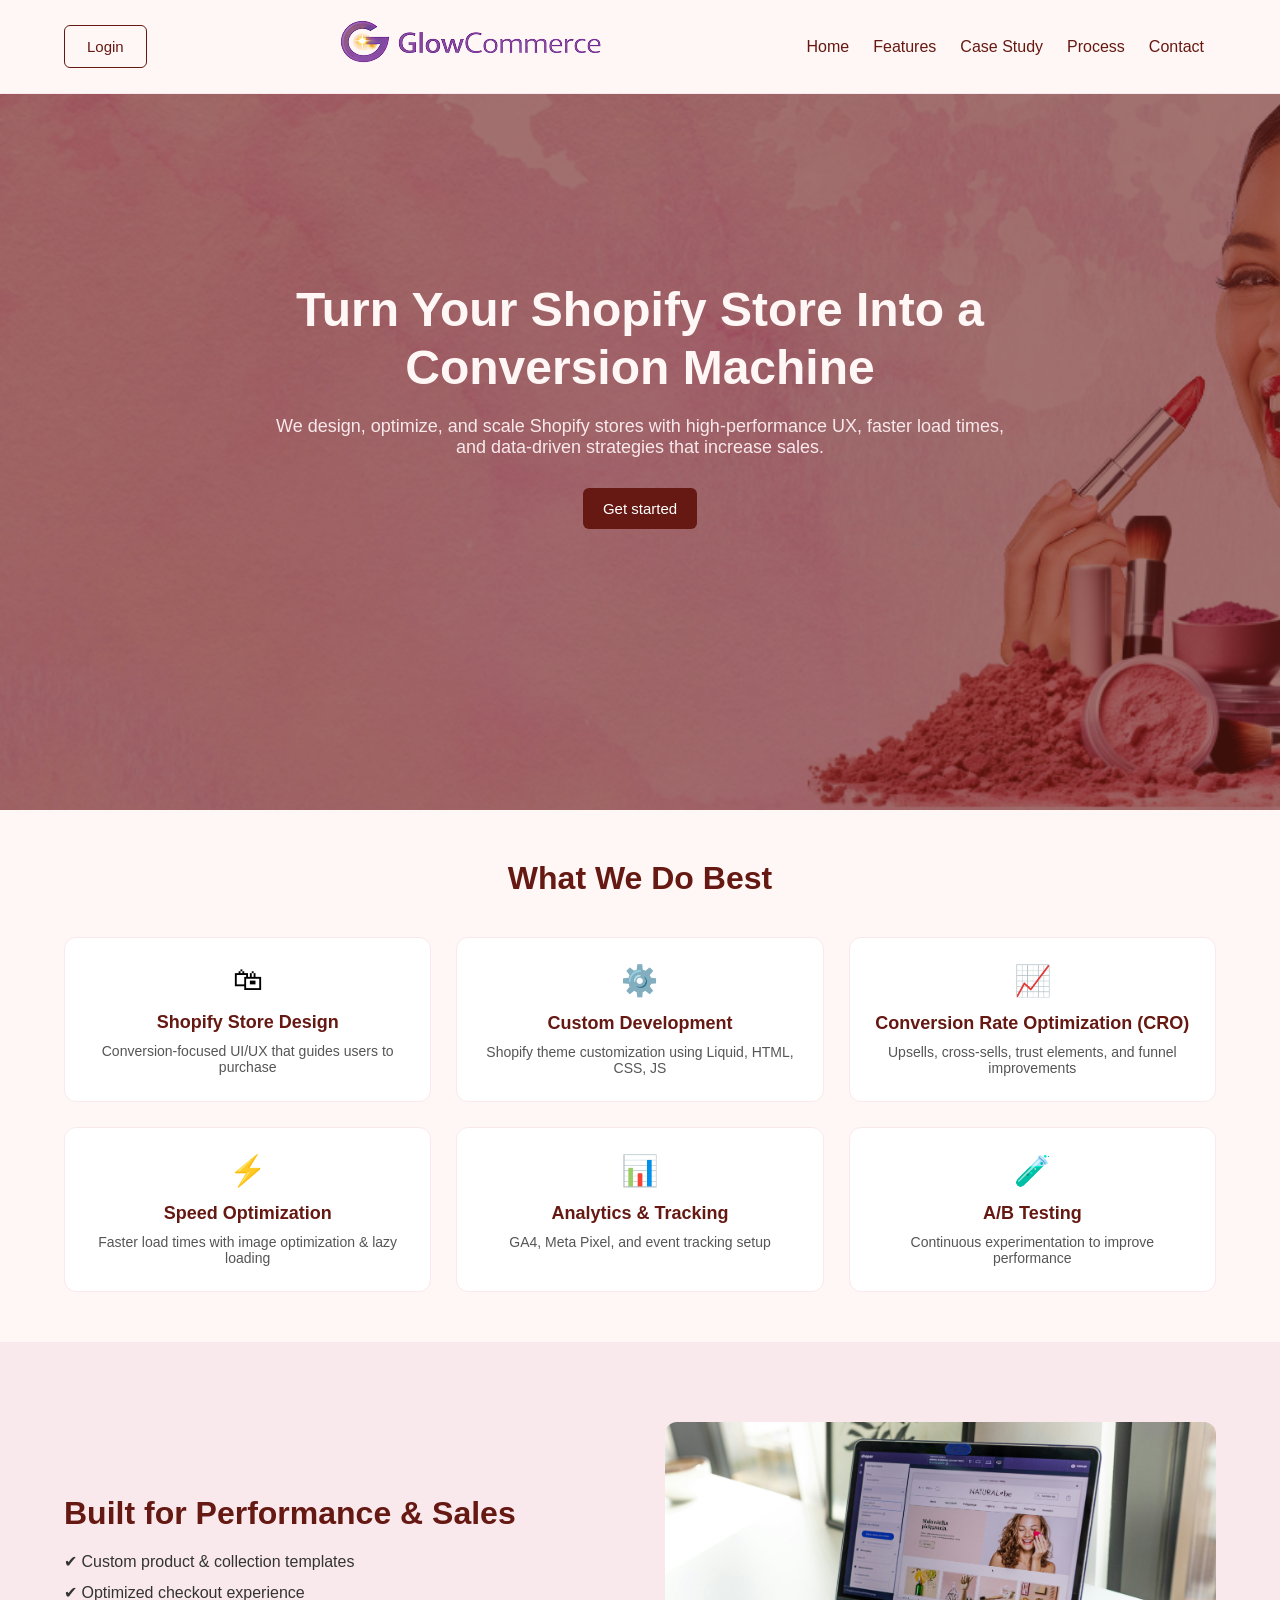
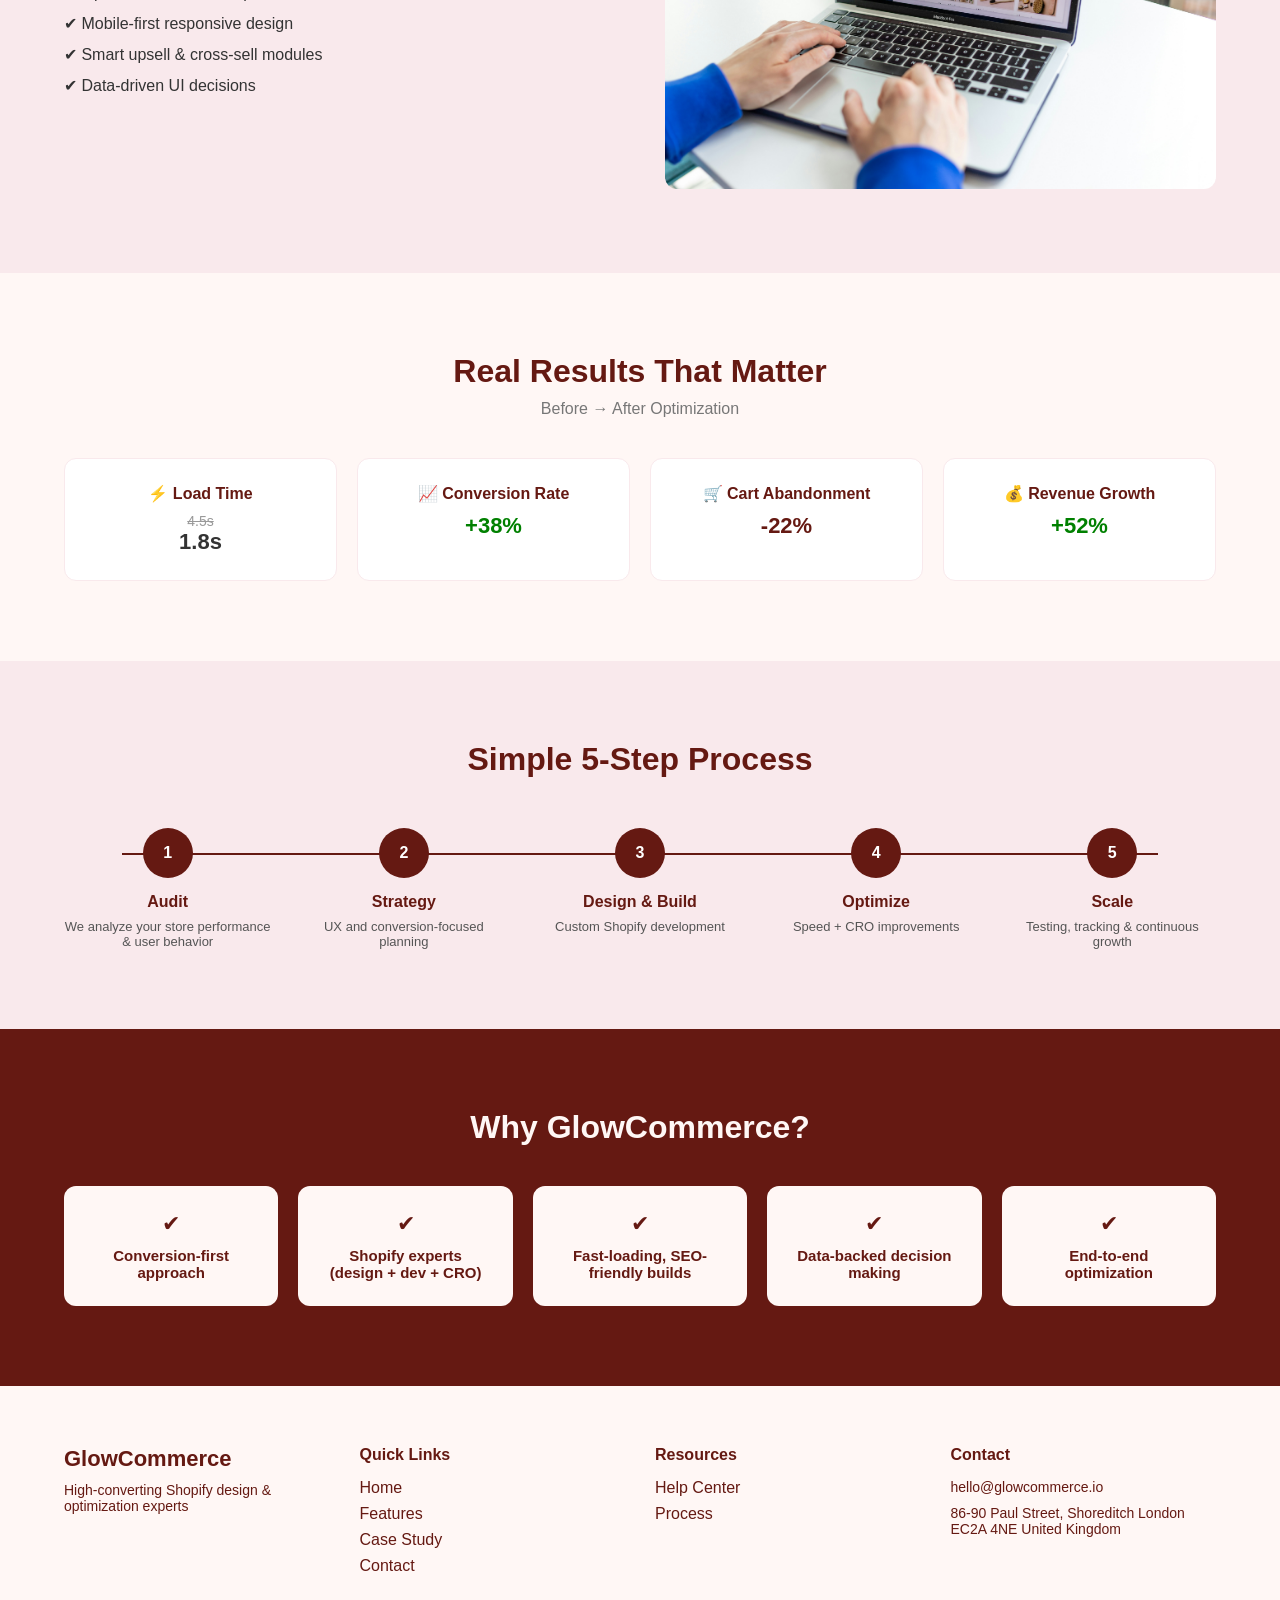
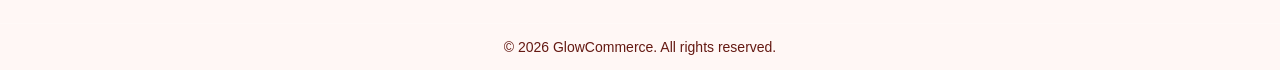
==== index.html @ 7c8798d1 "Add files via upload Initial commit" ====
<!DOCTYPE html>
<html lang="en">

<head>
    <meta charset="UTF-8">
    <meta name="viewport" content="width=device-width, initial-scale=1.0">
    <title>GlowCommerce – High-Converting Shopify Store Build & Optimization</title>
    <link rel="stylesheet" href="style.css">
    <script src="https://cdnjs.cloudflare.com/ajax/libs/jquery/3.7.1/jquery.min.js"></script>
</head>

<body>
    <header class="header">
        <div class="container">
            <div class="header-wapper">
                <div class="cta desktop-cta">
                    <a href="login.html" class="btn outline">Login</a>
                    <!-- <a href="#" class="btn solid">Book Demo</a> -->
                </div>
                <!-- Logo -->
                <div class="logo"><a href="/"><img src="images/logo.png" alt=""></a></div>
                <div class="menu-toggle" id="menuToggle">
                    ☰
                </div>
                <!-- Menu -->
                <nav class="nav" id="navMenu">
                    <a href="/">Home</a>
                    <a href="#feature">Features</a>
                    <a href="#case-study">Case Study</a>
                    <a href="#process">Process</a>
                    <a href="contact.html">Contact</a>
                    <div class="mobile-cta">
                        <a href="#" class="btn outline">Login</a>
                        <!-- <a href="#" class="btn solid">Book Demo</a> -->
                    </div>
                </nav>
            </div>
        </div>
    </header>
    <section class="hero">
        <div class="hero-overlay"></div>

        <div class="hero-content">
            <h1>Turn Your Shopify Store Into a Conversion Machine</h1>

            <p>
                We design, optimize, and scale Shopify stores with high-performance UX,
                faster load times, and data-driven strategies that increase sales.
            </p>

            <div class="hero-buttons">
                <a href="login.html" class="btn primary">Get started</a>
                <!-- <a href="#" class="btn secondary">View Case Study</a> -->
            </div>
        </div>
    </section>
    <section class="services" id="services">
        <div class="container">

            <h2>What We Do Best</h2>

            <div class="service-grid">

                <div class="service-card">
                    <div class="icon">🛍</div>
                    <h3>Shopify Store Design</h3>
                    <p>Conversion-focused UI/UX that guides users to purchase</p>
                </div>

                <div class="service-card">
                    <div class="icon">⚙️</div>
                    <h3>Custom Development</h3>
                    <p>Shopify theme customization using Liquid, HTML, CSS, JS</p>
                </div>

                <div class="service-card">
                    <div class="icon">📈</div>
                    <h3>Conversion Rate Optimization (CRO)</h3>
                    <p>Upsells, cross-sells, trust elements, and funnel improvements</p>
                </div>

                <div class="service-card">
                    <div class="icon">⚡</div>
                    <h3>Speed Optimization</h3>
                    <p>Faster load times with image optimization & lazy loading</p>
                </div>

                <div class="service-card">
                    <div class="icon">📊</div>
                    <h3>Analytics & Tracking</h3>
                    <p>GA4, Meta Pixel, and event tracking setup</p>
                </div>

                <div class="service-card">
                    <div class="icon">🧪</div>
                    <h3>A/B Testing</h3>
                    <p>Continuous experimentation to improve performance</p>
                </div>

            </div>

        </div>
    </section>
    <section class="feature-highlight" id="feature">
        <div class="container feature-wrapper">

            <!-- Left Content -->
            <div class="feature-content">
                <h2>Built for Performance & Sales</h2>

                <ul>
                    <li>✔ Custom product & collection templates</li>
                    <li>✔ Optimized checkout experience</li>
                    <li>✔ Mobile-first responsive design</li>
                    <li>✔ Smart upsell & cross-sell modules</li>
                    <li>✔ Data-driven UI decisions</li>
                </ul>
            </div>

            <!-- Right Image -->
            <div class="feature-image">
                <img src="images/feature-image.jpg" alt="Shopify Features">
            </div>

        </div>
    </section>
    <section class="case-study" id="case-study">
        <div class="container">

            <h2>Real Results That Matter</h2>
            <p class="subtitle">Before → After Optimization</p>

            <div class="stats-grid">

                <div class="stat-card">
                    <h3>⚡ Load Time</h3>
                    <p class="before">4.5s</p>
                    <p class="after">1.8s</p>
                </div>

                <div class="stat-card">
                    <h3>📈 Conversion Rate</h3>
                    <p class="after highlight">+38%</p>
                </div>

                <div class="stat-card">
                    <h3>🛒 Cart Abandonment</h3>
                    <p class="after negative">-22%</p>
                </div>

                <div class="stat-card">
                    <h3>💰 Revenue Growth</h3>
                    <p class="after highlight">+52%</p>
                </div>

            </div>
        </div>
    </section>
    <section class="process" id="process">
        <div class="container">

            <h2>Simple 5-Step Process</h2>

            <div class="process-steps">

                <div class="step">
                    <div class="circle">1</div>
                    <h3>Audit</h3>
                    <p>We analyze your store performance & user behavior</p>
                </div>

                <div class="step">
                    <div class="circle">2</div>
                    <h3>Strategy</h3>
                    <p>UX and conversion-focused planning</p>
                </div>

                <div class="step">
                    <div class="circle">3</div>
                    <h3>Design & Build</h3>
                    <p>Custom Shopify development</p>
                </div>

                <div class="step">
                    <div class="circle">4</div>
                    <h3>Optimize</h3>
                    <p>Speed + CRO improvements</p>
                </div>

                <div class="step">
                    <div class="circle">5</div>
                    <h3>Scale</h3>
                    <p>Testing, tracking & continuous growth</p>
                </div>

            </div>

        </div>
    </section>
    <section class="why-us">
        <div class="container">

            <h2>Why GlowCommerce?</h2>

            <div class="why-grid">

                <div class="why-card">
                    <div class="icon">✔</div>
                    <h3>Conversion-first approach</h3>
                </div>

                <div class="why-card">
                    <div class="icon">✔</div>
                    <h3>Shopify experts (design + dev + CRO)</h3>
                </div>

                <div class="why-card">
                    <div class="icon">✔</div>
                    <h3>Fast-loading, SEO-friendly builds</h3>
                </div>

                <div class="why-card">
                    <div class="icon">✔</div>
                    <h3>Data-backed decision making</h3>
                </div>

                <div class="why-card">
                    <div class="icon">✔</div>
                    <h3>End-to-end optimization</h3>
                </div>

            </div>

        </div>
    </section>
    <footer class="footer">
        <div class="container footer-wrapper">

            <!-- Brand -->
            <div class="footer-col">
                <h2 class="logo">GlowCommerce</h2>
                <p>High-converting Shopify design & optimization experts</p>
            </div>

            <!-- Quick Links -->
            <div class="footer-col">
                <h3>Quick Links</h3>
                <ul>
                    <li><a href="/">Home</a></li>
                    <li><a href="#feature">Features</a></li>
                    <li><a href="#case-study">Case Study</a></li>
                    <li><a href="contact.html">Contact</a></li>
                </ul>
            </div>

            <!-- Resources -->
            <div class="footer-col">
                <h3>Resources</h3>
                <ul>
                    <li><a href="contact.html">Help Center</a></li>
                    <li><a href="#process">Process</a></li>
                    <!-- <li><a href="#">Terms of Service</a></li> -->
                </ul>
            </div>

            <!-- Contact -->
            <div class="footer-col">
                <h3>Contact</h3>
                <p>hello@glowcommerce.io</p>
                <p style="margin-top: 10px;">86-90 Paul Street, Shoreditch
                    London EC2A 4NE
                    United Kingdom</p>
            </div>

        </div>

        <!-- Bottom Bar -->
        <div class="footer-bottom">
            <p>© 2026 GlowCommerce. All rights reserved.</p>
        </div>
    </footer>
    <script src="script.js"></script>
</body>

</html>
---- style.css ----
* {
    margin: 0;
    padding: 0;
    box-sizing: border-box;
    font-family: sans-serif;
}

.header {
    background: #FFF7F5;
    padding: 15px 0;
    border-bottom: 1px solid #F9E9EC;
    position: fixed;
    width: 100%;
    z-index: 11;
}

.container {
    width: 90%;
    max-width: 1200px;
    margin: auto;

}

.header-wapper {
    display: flex;
    align-items: center;
    justify-content: space-between;
}

/* Logo */
.logo {
    font-size: 22px;
    font-weight: 700;
    color: #651912;
}

/* Nav */
.nav {
    display: flex;
    align-items: center;
}

.nav a {
    margin: 0 12px;
    text-decoration: none;
    color: #651912;
}

/* CTA */
.cta {
    display: flex;
    gap: 10px;
}

.btn {
    padding: 8px 16px;
    border-radius: 6px;
    font-size: 14px;
    text-decoration: none;
}

.btn.outline {
    border: 1px solid #651912;
    color: #651912;
}

.btn.solid {
    background: #651912;
    color: #fff;
}

/* Hamburger */
.menu-toggle {
    display: none;
    font-size: 26px;
    cursor: pointer;
    color: #651912;
}

/* Mobile CTA hidden by default */
.mobile-cta {
    display: none;
}

/* ================= MOBILE ================= */
@media (max-width: 768px) {

    .menu-toggle {
        display: block;
    }

    .nav {
        position: absolute;
        top: 70px;
        left: 0;
        width: 100%;
        background: #FFF7F5;
        flex-direction: column;
        align-items: flex-start;
        padding: 20px;
        display: none;
    }

    .nav a {
        margin: 10px 0;
        font-size: 16px;
    }

    .nav.active {
        display: flex;
    }

    /* Hide desktop CTA */
    .desktop-cta {
        display: none;
    }

    /* Show mobile CTA */
    .mobile-cta {
        display: flex;
        flex-direction: column;
        gap: 10px;
        margin-top: 15px;
        width: 100%;
    }

    .mobile-cta .btn {
        text-align: center;
    }
}

/* HERO SECTION */
.hero {
    position: relative;
    height: 90vh;
    background: url('./images/banner.png') no-repeat center/cover;
    display: flex;
    align-items: center;
    justify-content: center;
}

/* Dark overlay for readability */
.hero-overlay {
    position: absolute;
    width: 100%;
    height: 100%;
    background: rgba(101, 25, 18, 0.6);
    /* your theme color overlay */
    top: 0;
    left: 0;
}

/* Content */
.hero-content {
    position: relative;
    text-align: center;
    color: #FFF7F5;
    max-width: 800px;
    padding: 20px;
}

.hero-content h1 {
    font-size: 48px;
    margin-bottom: 20px;
    line-height: 1.2;
}

.hero-content p {
    font-size: 18px;
    margin-bottom: 30px;
    color: #F9E9EC;
}

/* Buttons */
.hero-buttons {
    display: flex;
    gap: 15px;
    justify-content: center;
}

.btn {
    padding: 12px 22px;
    border-radius: 6px;
    text-decoration: none;
    font-size: 15px;
    transition: 0.3s;
}

/* Primary */
.btn.primary {
    background: #FFF7F5;
    color: #651912;
}

.btn.primary:hover {
    background: #F9E9EC;
}

/* Secondary */
.btn.secondary {
    border: 1px solid #FFF7F5;
    color: #FFF7F5;
}

.btn.secondary:hover {
    background: #FFF7F5;
    color: #651912;
}

/* ================= MOBILE ================= */
@media (max-width: 768px) {
    .hero {
        height: 80vh;
    }

    .hero-content h1 {
        font-size: 28px;
    }

    .hero-content p {
        font-size: 14px;
    }

    .hero-buttons {
        flex-direction: column;
    }
}

.services {
    padding: 50px 0;
    background: #FFF7F5;
    text-align: center;
}

.services h2 {
    font-size: 32px;
    color: #651912;
    margin-bottom: 40px;
}

/* Grid */
.service-grid {
    display: grid;
    grid-template-columns: repeat(3, 1fr);
    gap: 25px;
}

/* Card */
.service-card {
    background: #fff;
    padding: 25px;
    border-radius: 12px;
    border: 1px solid #F9E9EC;
    transition: 0.3s;
}

/* Hover Effect */
.service-card:hover {
    transform: translateY(-8px);
    box-shadow: 0 10px 25px rgba(0, 0, 0, 0.08);
}

/* Icon */
.icon {
    font-size: 30px;
    margin-bottom: 15px;
}

/* Title */
.service-card h3 {
    font-size: 18px;
    color: #651912;
    margin-bottom: 10px;
}

/* Text */
.service-card p {
    font-size: 14px;
    color: #555;
}

/* ================= MOBILE ================= */
@media (max-width: 992px) {
    .service-grid {
        grid-template-columns: repeat(2, 1fr);
    }
}

@media (max-width: 600px) {
    .service-grid {
        grid-template-columns: 1fr;
    }
}

.feature-highlight {
    padding: 80px 0;
    background: #F9E9EC;
}

.feature-wrapper {
    display: flex;
    align-items: center;
    gap: 50px;
}

/* Left Content */
.feature-content {
    flex: 1;
}

.feature-content h2 {
    font-size: 32px;
    color: #651912;
    margin-bottom: 20px;
}

.feature-content ul {
    list-style: none;
    margin-bottom: 25px;
}

.feature-content ul li {
    font-size: 16px;
    margin-bottom: 12px;
    color: #333;
}

/* Button */
.btn.primary {
    background: #651912;
    color: #fff;
    padding: 12px 20px;
    border-radius: 6px;
    text-decoration: none;
    transition: 0.3s;
}

.btn.primary:hover {
    background: #4a120d;
}

/* Right Image */
.feature-image {
    flex: 1;
}

.feature-image img {
    width: 100%;
    border-radius: 12px;
}

/* ================= MOBILE ================= */
@media (max-width: 768px) {
    .feature-wrapper {
        flex-direction: column;
        text-align: center;
    }

    .feature-content ul li {
        text-align: left;
    }
}

.case-study {
    padding: 80px 0;
    background: #FFF7F5;
    text-align: center;
}

.case-study h2 {
    font-size: 32px;
    color: #651912;
    margin-bottom: 10px;
}

.subtitle {
    color: #777;
    margin-bottom: 40px;
}

/* Grid */
.stats-grid {
    display: grid;
    grid-template-columns: repeat(4, 1fr);
    gap: 20px;
}

/* Card */
.stat-card {
    background: #fff;
    border: 1px solid #F9E9EC;
    border-radius: 12px;
    padding: 25px;
    transition: 0.3s;
}

.stat-card:hover {
    transform: translateY(-8px);
    box-shadow: 0 10px 25px rgba(0, 0, 0, 0.08);
}

/* Text */
.stat-card h3 {
    font-size: 16px;
    color: #651912;
    margin-bottom: 10px;
}

.before {
    font-size: 14px;
    color: #999;
    text-decoration: line-through;
}

.after {
    font-size: 22px;
    font-weight: bold;
    color: #333;
}

/* Highlights */
.highlight {
    color: green;
}

.negative {
    color: #651912;
}


/* ================= MOBILE ================= */
@media (max-width: 992px) {
    .stats-grid {
        grid-template-columns: repeat(2, 1fr);
    }
}

@media (max-width: 600px) {
    .stats-grid {
        grid-template-columns: 1fr;
    }
}

.process {
    padding: 80px 0;
    background: #F9E9EC;
    text-align: center;
}

.process h2 {
    font-size: 32px;
    color: #651912;
    margin-bottom: 50px;
}

/* Steps Layout */
.process-steps {
    display: flex;
    justify-content: space-between;
    position: relative;
}

/* Line */
.process-steps::before {
    content: "";
    position: absolute;
    top: 25px;
    left: 5%;
    width: 90%;
    height: 2px;
    background: #651912;
    z-index: 0;
}

/* Step */
.step {
    width: 18%;
    position: relative;
    z-index: 1;
}

/* Circle */
.circle {
    width: 50px;
    height: 50px;
    background: #651912;
    color: #fff;
    border-radius: 50%;
    display: flex;
    align-items: center;
    justify-content: center;
    margin: auto;
    font-weight: bold;
    margin-bottom: 15px;
}

/* Text */
.step h3 {
    font-size: 16px;
    color: #651912;
    margin-bottom: 8px;
}

.step p {
    font-size: 13px;
    color: #555;
}

/* Hover */
.step:hover .circle {
    background: #4a120d;
}

/* ================= MOBILE ================= */
@media (max-width: 768px) {

    .process-steps {
        flex-direction: column;
        gap: 30px;
    }

    .process-steps::before {
        display: none;
    }

    .step {
        width: 100%;
    }
}

.why-us {
    padding: 80px 0;
    background: #651912;
    text-align: center;
}

.why-us h2 {
    font-size: 32px;
    color: #FFF7F5;
    margin-bottom: 40px;
}

/* Grid */
.why-grid {
    display: grid;
    grid-template-columns: repeat(5, 1fr);
    gap: 20px;
}

/* Card */
.why-card {
    background: #FFF7F5;
    padding: 25px;
    border-radius: 12px;
    transition: 0.3s;
}

/* Hover */
.why-card:hover {
    transform: translateY(-8px);
    background: #F9E9EC;
}

/* Icon */
.why-card .icon {
    font-size: 22px;
    color: #651912;
    margin-bottom: 10px;
}

/* Text */
.why-card h3 {
    font-size: 15px;
    color: #651912;
}

/* ================= RESPONSIVE ================= */
@media (max-width: 992px) {
    .why-grid {
        grid-template-columns: repeat(2, 1fr);
    }
}

@media (max-width: 600px) {
    .why-grid {
        grid-template-columns: 1fr;
    }
}

.footer {
    background: #FFF7F5;
    color: #651912;
    padding-top: 60px;
}

/* Wrapper */
.footer-wrapper {
    display: grid;
    grid-template-columns: repeat(4, 1fr);
    gap: 30px;
    width: 90%;
    max-width: 1200px;
    margin: auto;
}

/* Logo */
.footer .logo {
    font-size: 22px;
    margin-bottom: 10px;
}

/* Headings */
.footer-col h3 {
    margin-bottom: 15px;
    font-size: 16px;
}

/* Links */
.footer-col ul {
    list-style: none;
}

.footer-col ul li {
    margin-bottom: 8px;

}

.footer-col ul li a {
    color: #651912;
    text-decoration: none;
    transition: 0.3s;
}

.footer-col ul li a:hover {
    color: #4a120d;
}

/* Contact text */
.footer-col p {
    color: #651912;
    font-size: 14px;
}

/* Bottom */
.footer-bottom {
    text-align: center;
    border-top: 1px solid rgba(255, 255, 255, 0.2);
    margin-top: 40px;
    padding: 15px 0;
    font-size: 14px;
}

/* ================= MOBILE ================= */
@media (max-width: 992px) {
    .footer-wrapper {
        grid-template-columns: repeat(2, 1fr);
    }
}

@media (max-width: 600px) {
    .footer-wrapper {
        grid-template-columns: 1fr;
        text-align: center;
    }
}

.auth {
    height: 100vh;
    display: flex;
    justify-content: center;
    align-items: center;
    color: white;
    background: url(./images/banner.png) no-repeat center center/cover;
    position: relative;
}

.auth::before {
    content: "";
    position: absolute;
    inset: 0;
    background: rgba(0, 0, 0, 0.6);
    /* dark overlay */
    z-index: 0;
}

.auth .logo {
    /* background: #ffffff; */
    display: inline-block;
    margin-bottom: 20px;
    border-radius: 10px;
}

/* Box */
.auth-box {
    width: 350px;
    padding: 30px;
    border-radius: 20px;
    background: rgba(255, 255, 255, 0.08);
    backdrop-filter: blur(12px);
    border: 1px solid rgba(255, 255, 255, 0.15);
    text-align: center;
}

/* Toggle */
.auth-toggle {
    display: flex;
    margin-bottom: 20px;
}

.toggle-btn {
    flex: 1;
    padding: 8px;
    border: none;
    cursor: pointer;
    background: transparent;
    color: white;
    border-radius: 20px;
}

.toggle-btn.active {
    background: linear-gradient(135deg, #4a120d, #651912);
}

/* Forms */
.auth-form {
    display: none;
}

.auth-form.active {
    display: block;
}

/* Inputs */
.auth-form input {
    width: 100%;
    padding: 10px;
    margin-top: 12px;
    border-radius: 8px;
    border: none;
    outline: none;
}

/* Button */
.auth-form button {
    margin-top: 15px;
    padding: 10px;
    border-radius: 20px;
    border: none;
    background: linear-gradient(135deg, #4a120d, #651912);
    color: white;
    cursor: pointer;
}

/* Success */
.success-msg {
    display: none;
    margin-top: 15px;
    color: #4ade80;
}

@keyframes shake {

    0%,
    100% {
        transform: translateX(0);
    }

    25% {
        transform: translateX(-5px);
    }

    75% {
        transform: translateX(5px);
    }
}

.auth-box.shake {
    animation: shake 0.3s;
}

.error-msg {
    display: none;
    margin-top: 10px;
    color: #f87171;
    font-size: 13px;
}

.success-msg {
    display: none;
    margin-top: 15px;
    color: #4ade80;
}

.contact {
    padding: 100px 20px;
    color: white;
    background: #4a120d;
    text-align: center;
    padding-bottom: 20px;
}

/* Header */
.contact-header h1 {
    font-size: 36px;
    margin-bottom: 10px;
}

.contact-header p {
    opacity: 0.7;
    margin-bottom: 50px;
}

/* Layout */
.contact-container {
    max-width: 1100px;
    margin: auto;
    display: flex;
    gap: 40px;
    align-items: stretch;
}

/* Form */
.contact-form {
    flex: 1;
    padding: 30px;
    border-radius: 20px;

    background: rgba(255, 255, 255, 0.333);
    backdrop-filter: blur(12px);
    border: 1px solid rgba(255, 255, 255, 0.15);
    text-align: left;
}

/* Inputs */
.contact-form input,
.contact-form textarea {
    width: 100%;
    padding: 10px;
    margin-top: 12px;
    border-radius: 8px;
    border: none;
    outline: none;
}

/* Button */
.contact-form button {
    margin-top: 15px;
    padding: 12px;
    border-radius: 25px;
    border: none;
    background: linear-gradient(135deg, #4a120d, #651912);
    color: white;
    cursor: pointer;
}

/* Success */
.success-msg {
    display: none;
    margin-top: 10px;
    color: #4ade80;
}

/* Info */
.contact-info {
    flex: 1;
    display: flex;
    flex-direction: column;
    gap: 20px;
}

/* Info Cards */
.info-card {
    padding: 20px;
    border-radius: 16px;

    background: rgba(255, 255, 255, 0.08);
    backdrop-filter: blur(12px);

    border: 1px solid rgba(255, 255, 255, 0.15);
    text-align: left;
}

.info-card i {
    font-size: 20px;
    margin-bottom: 8px;
    color: #60a5fa;
}

@media (max-width: 900px) {
    .contact-container {
        flex-direction: column;
    }
}
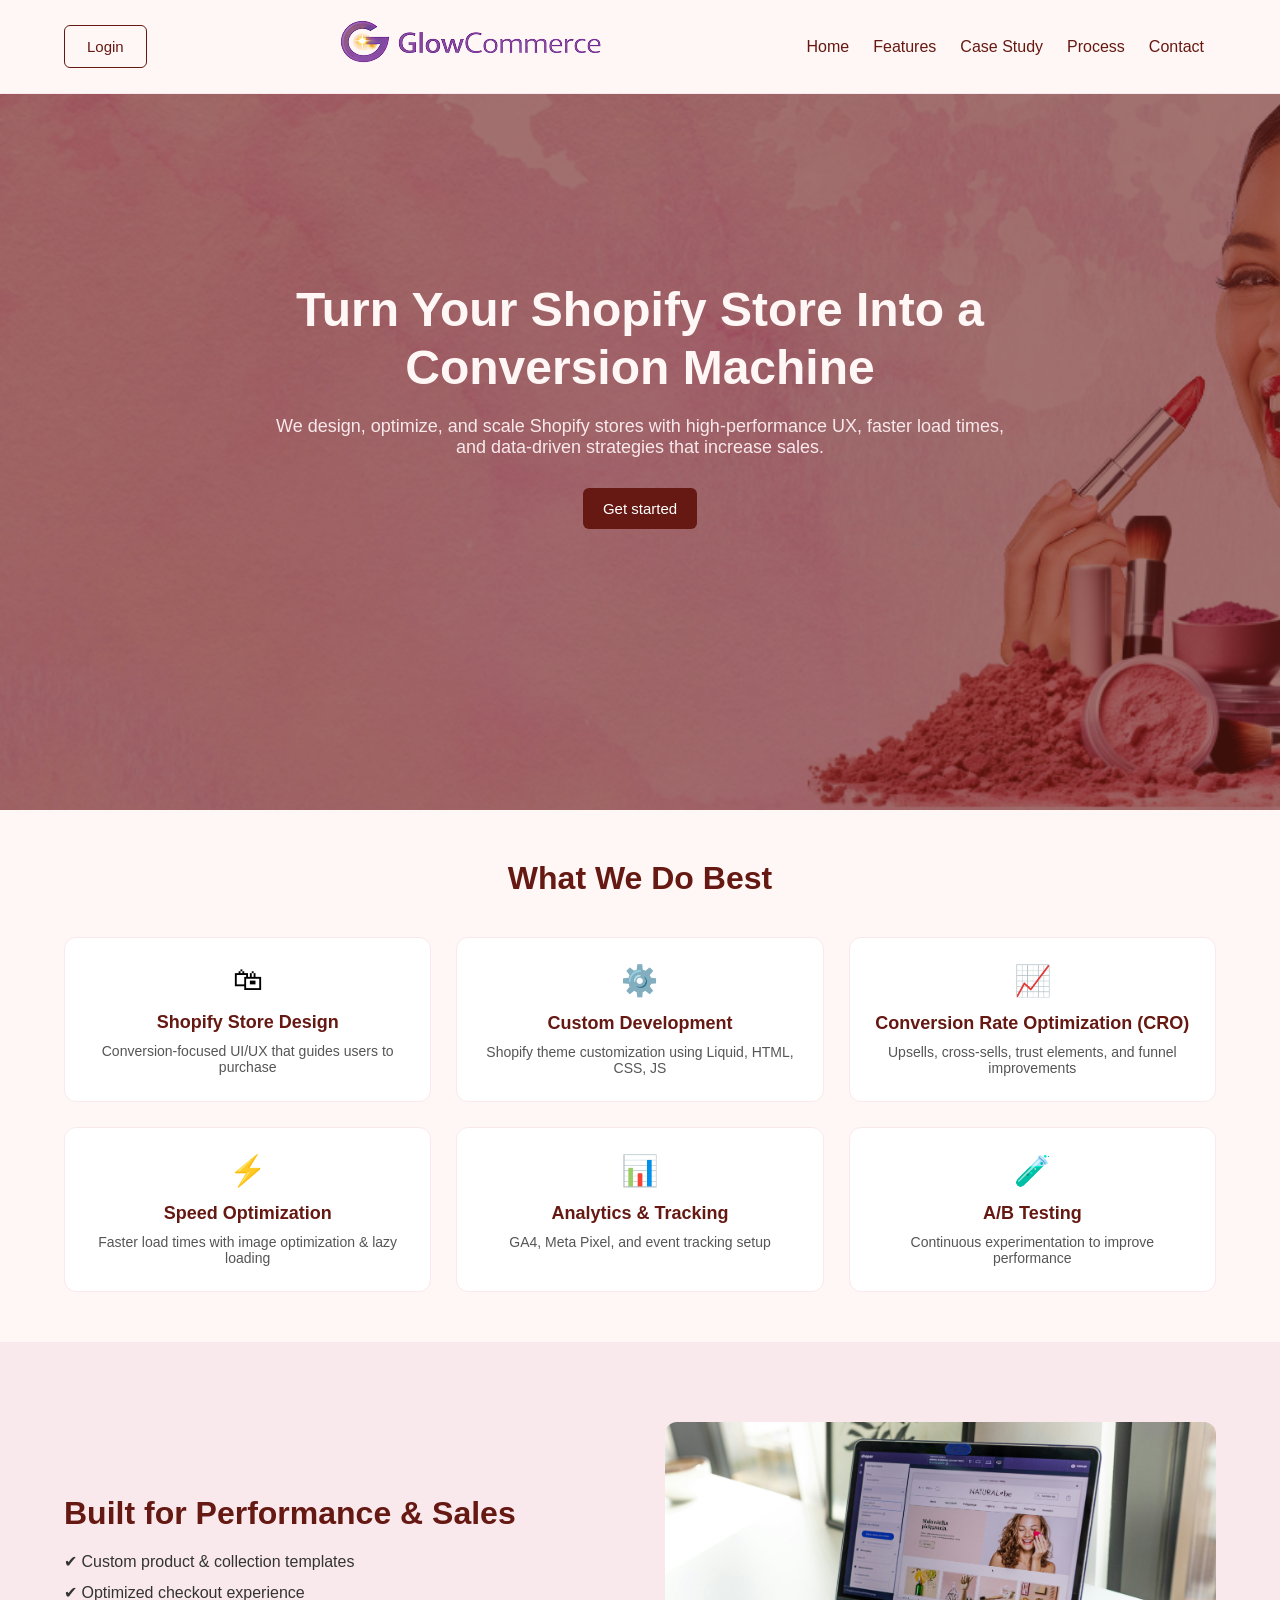
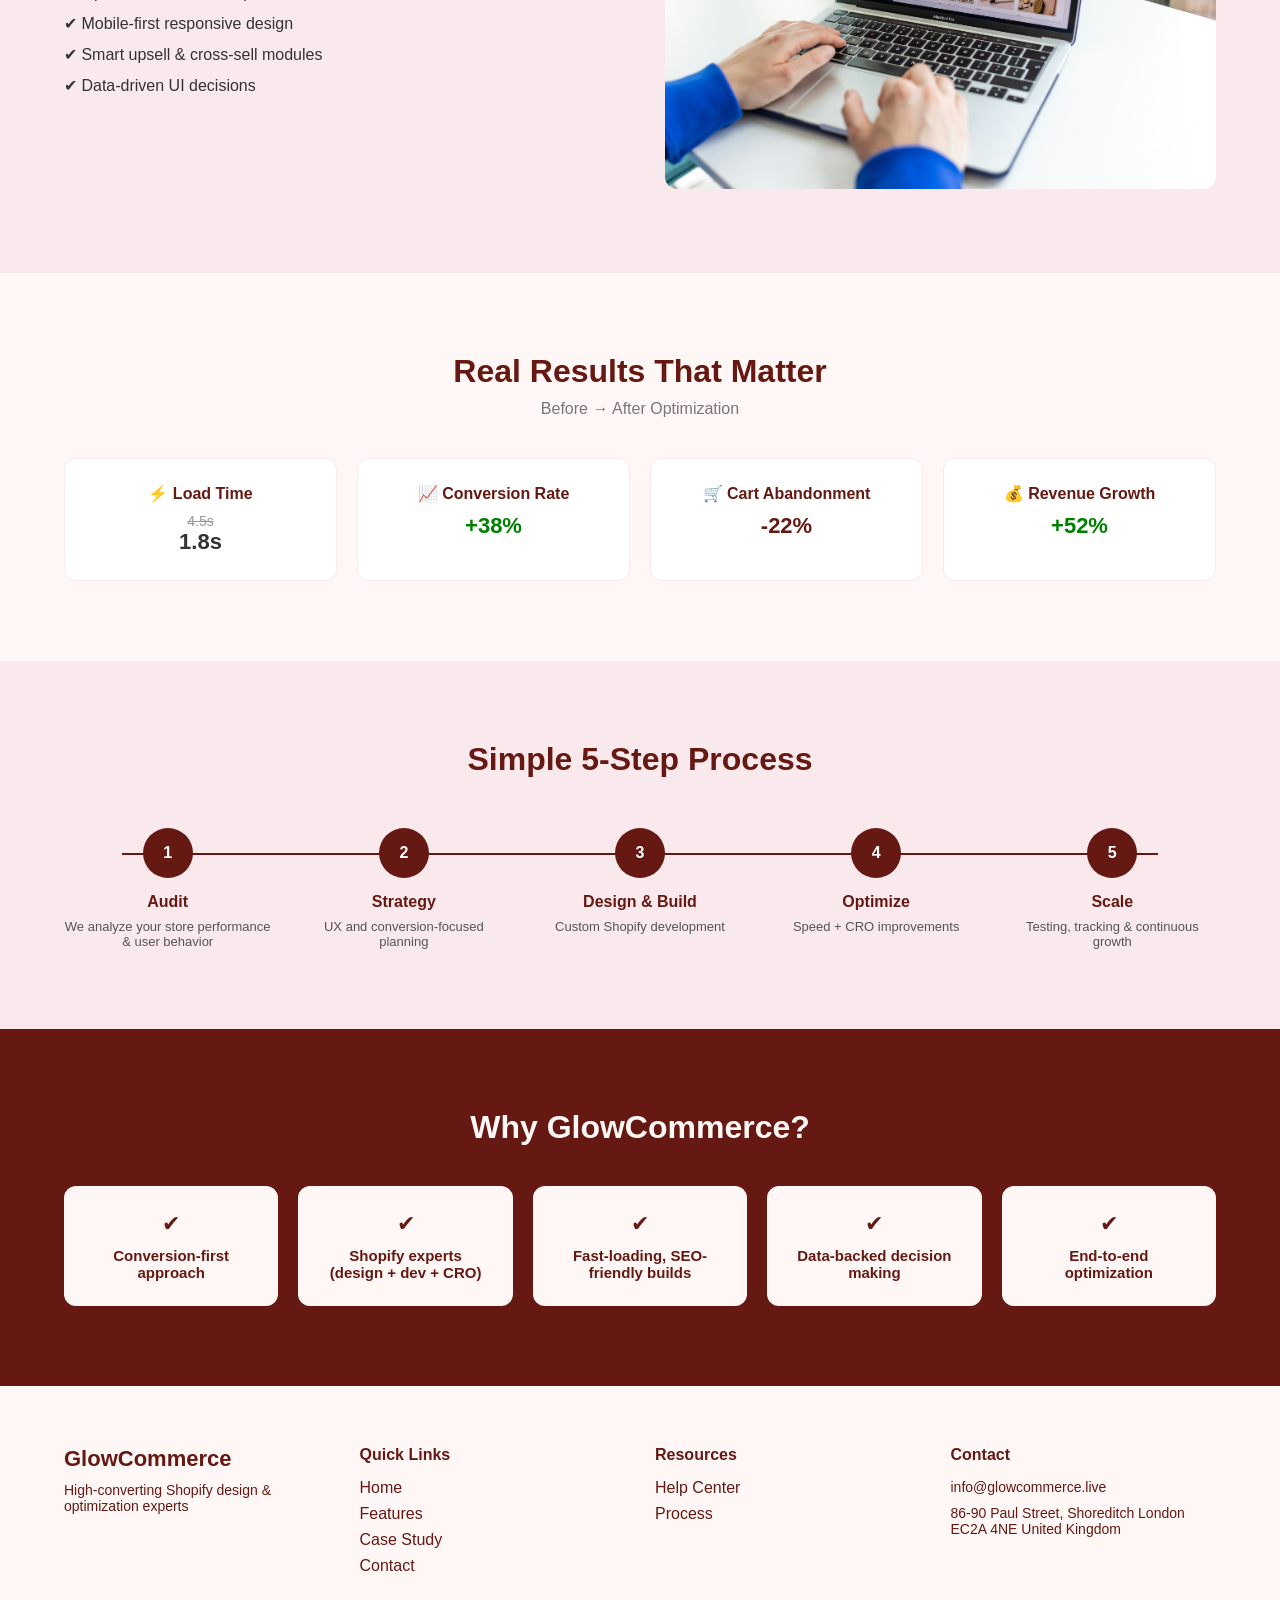
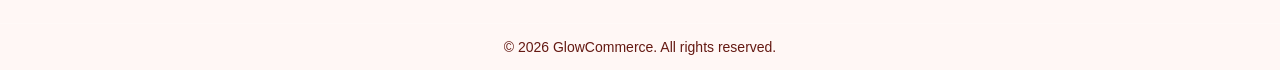
==== commit 88f9e5e1: "done" ====
--- a/index.html
+++ b/index.html
@@ -266,7 +266,7 @@
             <!-- Contact -->
             <div class="footer-col">
                 <h3>Contact</h3>
-                <p>hello@glowcommerce.io</p>
+                <p>info@glowcommerce.live</p>
                 <p style="margin-top: 10px;">86-90 Paul Street, Shoreditch
                     London EC2A 4NE
                     United Kingdom</p>
@@ -282,4 +282,4 @@
     <script src="script.js"></script>
 </body>
 
-</html>+</html>
